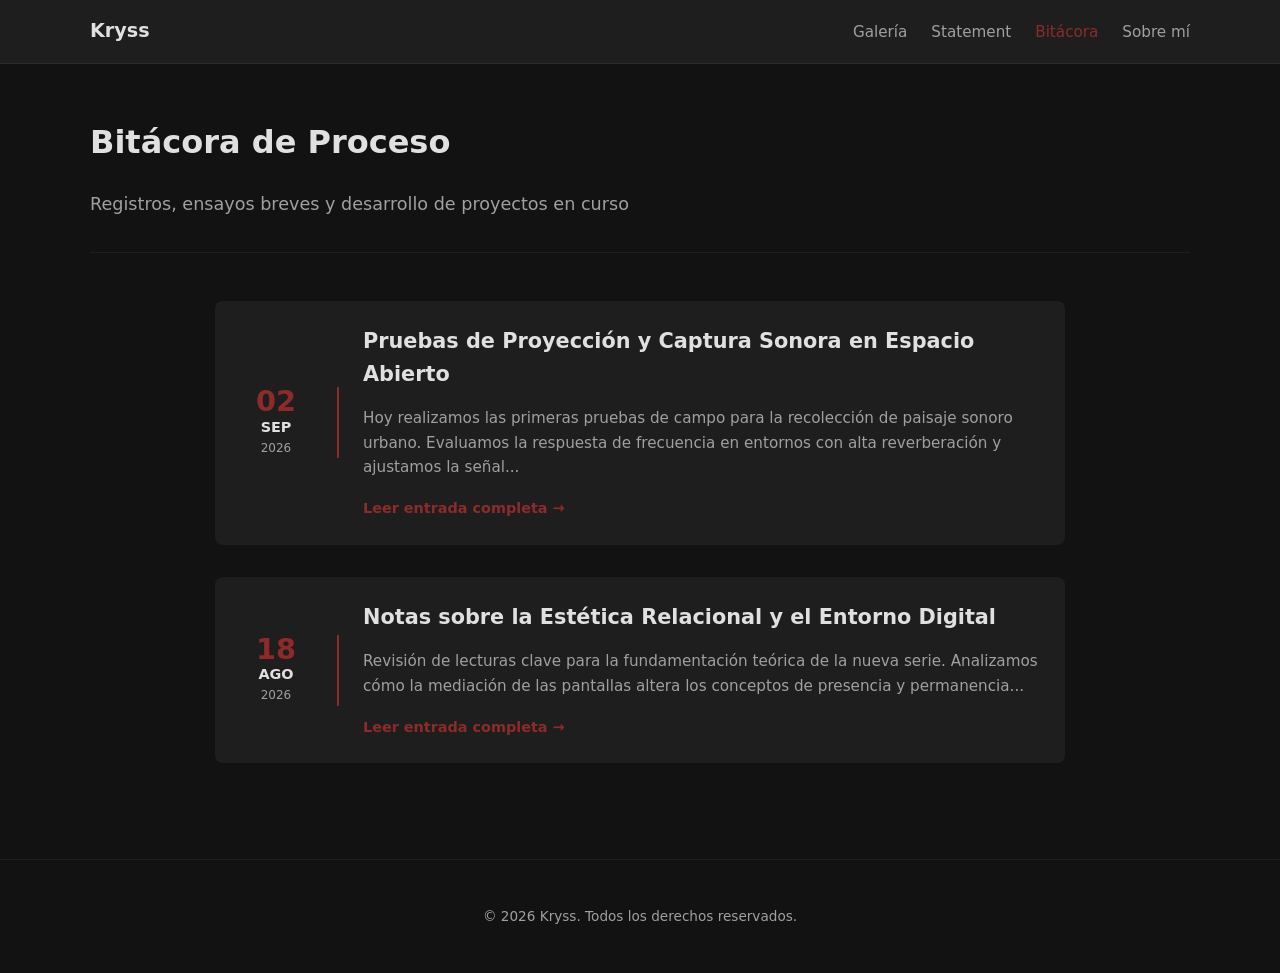
==== blog.html @ 1ae2a551 "Add files via upload" ====
<!DOCTYPE html>
<html lang="es">
<head>
    <meta charset="UTF-8">
    <meta name="viewport" content="width=device-width, initial-scale=1.0">
    <title>Bitácora de Proceso - Dossier Artístico</title>
    <link rel="stylesheet" href="css/styles.css">
</head>
<body>

    <!-- Navegación Principal -->
    <header class="main-header">
        <nav>
            <a href="index.html" class="logo">Kryss</a>
            <ul class="nav-links">
                <li><a href="index.html#galeria">Galería</a></li>
                <li><a href="statement.html">Statement</a></li>
                <li><a href="blog.html" class="active">Bitácora</a></li>
                <li><a href="sobre-mi.html">Sobre mí</a></li>
            </ul>
        </nav>
    </header>

    <main class="container">
        <header class="blog-header">
            <h1>Bitácora de Proceso</h1>
            <p class="subtitle">Registros, ensayos breves y desarrollo de proyectos en curso</p>
        </header>

        <!-- Lista de Entradas de Blog -->
        <section class="blog-list">

            <!-- Entrada 1 -->
            <article class="blog-card">
                <div class="blog-date">
                    <span class="day">02</span>
                    <span class="month">SEP</span>
                    <span class="year">2026</span>
                </div>
                <div class="blog-content">
                    <h2>Pruebas de Proyección y Captura Sonora en Espacio Abierto</h2>
                    <p class="blog-excerpt">
                        Hoy realizamos las primeras pruebas de campo para la recolección de paisaje sonoro urbano.
                        Evaluamos la respuesta de frecuencia en entornos con alta reverberación y ajustamos la señal...
                    </p>
                    <a href="#" class="read-more">Leer entrada completa &rarr;</a>
                </div>
            </article>

            <!-- Entrada 2 -->
            <article class="blog-card">
                <div class="blog-date">
                    <span class="day">18</span>
                    <span class="month">AGO</span>
                    <span class="year">2026</span>
                </div>
                <div class="blog-content">
                    <h2>Notas sobre la Estética Relacional y el Entorno Digital</h2>
                    <p class="blog-excerpt">
                        Revisión de lecturas clave para la fundamentación teórica de la nueva serie.
                        Analizamos cómo la mediación de las pantallas altera los conceptos de presencia y permanencia...
                    </p>
                    <a href="#" class="read-more">Leer entrada completa &rarr;</a>
                </div>
            </article>

        </section>
    </main>

    <footer>
        <p>&copy; 2026 Kryss. Todos los derechos reservados.</p>
    </footer>

</body>
</html>
---- css/styles.css ----
/* Variables de Diseño */
:root {
    --bg-color: #121212;
    --card-bg: #1e1e1e;
    --text-primary: #e0e0e0;
    --text-secondary: #a0a0a0;
    --accent: #8d2b2b;
    --font-main: system-ui, -apple-system, sans-serif;
}

body {
    background-color: var(--bg-color);
    color: var(--text-primary);
    font-family: var(--font-main);
    line-height: 1.6;
    margin: 0;
    padding: 0;
}

.container {
    max-width: 1100px;
    margin: 0 auto;
    padding: 2rem 1rem;
}

/* Layout Grid para Ficha y Concepto */
.obra-grid {
    display: grid;
    grid-template-columns: 2fr 1fr;
    gap: 2rem;
    margin-top: 2rem;
}

/* Responsive iframe de video */
.video-container {
    position: relative;
    padding-bottom: 56.25%; /* Relación 16:9 */
    height: 0;
    overflow: hidden;
    margin-top: 1rem;
}

.video-container iframe {
    position: absolute;
    top: 0;
    left: 0;
    width: 100%;
    height: 100%;
}

/* Adaptabilidad a Pantallas Pequeñas */
@media (max-width: 768px) {
    .obra-grid {
        grid-template-columns: 1fr;
    }
}
/* Botones de Filtro */
.filter-controls {
    display: flex;
    justify-content: center;
    gap: 1rem;
    margin-bottom: 2.5rem;
    flex-wrap: wrap;
}

.filter-btn {
    background: transparent;
    border: 1px solid var(--text-secondary);
    color: var(--text-primary);
    padding: 0.5rem 1.2rem;
    border-radius: 20px;
    cursor: pointer;
    transition: all 0.3s ease;
}

.filter-btn.active, .filter-btn:hover {
    background-color: var(--accent);
    color: #000;
    border-color: var(--accent);
}

/* Layout del Grid */
.galeria-grid {
    display: grid;
    grid-template-columns: repeat(auto-fill, minmax(280px, 1fr));
    gap: 2rem;
}

/* Tarjeta de Obra */
.obra-card {
    background: var(--card-bg);
    border-radius: 8px;
    overflow: hidden;
    transition: transform 0.3s ease, box-shadow 0.3s ease;
}

.obra-card a {
    text-decoration: none;
    color: inherit;
    display: block;
}

.obra-card:hover {
    transform: translateY(-6px);
    box-shadow: 0 10px 20px rgba(0,0,0,0.5);
}

.card-media {
    position: relative;
    margin: 0;
    aspect-ratio: 4 / 3;
    overflow: hidden;
}

.card-media img {
    width: 100%;
    height: 100%;
    object-fit: cover;
    transition: transform 0.5s ease;
}

.obra-card:hover .card-media img {
    transform: scale(1.05);
}

.badge {
    position: absolute;
    top: 10px;
    right: 10px;
    background: rgba(0, 0, 0, 0.7);
    color: #fff;
    font-size: 0.75rem;
    padding: 0.2rem 0.6rem;
    border-radius: 4px;
    backdrop-filter: blur(4px);
}

.card-info {
    padding: 1.2rem;
}

.card-info h3 {
    margin: 0 0 0.4rem 0;
    font-size: 1.2rem;
}

.card-meta {
    margin: 0;
    font-size: 0.85rem;
    color: var(--text-secondary);
}
/* Layout del Statement */
.statement-container {
    max-width: 800px;
    margin: 0 auto;
    padding: 2rem 0;
}

.statement-header {
    border-bottom: 1px solid var(--card-bg);
    padding-bottom: 1.5rem;
    margin-bottom: 2.5rem;
}

.statement-header h1 {
    font-size: 2.5rem;
    margin-bottom: 0.5rem;
}

.subtitle {
    color: var(--text-secondary);
    font-size: 1.1rem;
}

.statement-section {
    margin-bottom: 3rem;
}

.statement-section h2 {
    color: var(--accent);
    font-size: 1.4rem;
    border-left: 3px solid var(--accent);
    padding-left: 0.8rem;
    margin-bottom: 1rem;
}

.statement-section p {
    font-size: 1.05rem;
    color: var(--text-primary);
    text-align: justify;
}

/* Lista Bibliográfica */
.bibliografia-marco {
    background-color: var(--card-bg);
    padding: 2rem;
    border-radius: 8px;
}

.biblio-list {
    list-style: none;
    padding: 0;
    margin: 0;
}

.biblio-list li {
    margin-bottom: 1rem;
    font-size: 0.95rem;
    color: var(--text-secondary);
    line-height: 1.5;
}

.biblio-list li strong {
    color: var(--text-primary);
}
/* Layout Perfil del Artista */
.profile-section {
    margin-bottom: 4rem;
}

.profile-grid {
    display: grid;
    grid-template-columns: 1fr 2fr;
    gap: 2.5rem;
    align-items: start;
}

.profile-portrait img {
    width: 100%;
    border-radius: 8px;
    object-fit: cover;
    aspect-ratio: 3 / 4;
}

.profile-info h1 {
    font-size: 2.2rem;
    margin-bottom: 0.2rem;
}

.profile-tagline {
    color: var(--accent);
    font-weight: 500;
    margin-bottom: 1.5rem;
}

.bio-text p {
    color: var(--text-primary);
    line-height: 1.7;
    margin-bottom: 1rem;
}

/* Botón para descarga de CV */
.cv-download {
    margin-top: 2rem;
}

.btn-primary {
    display: inline-block;
    background-color: var(--accent);
    color: #000;
    padding: 0.75rem 1.5rem;
    border-radius: 4px;
    text-decoration: none;
    font-weight: bold;
    transition: background-color 0.3s ease;
}

.btn-primary:hover {
    background-color: #8d2b2b;
}

/* Galería de Fotografías del Artista */
.artist-gallery-section {
    border-top: 1px solid var(--card-bg);
    padding-top: 3rem;
}

.artist-gallery-section h2 {
    font-size: 1.5rem;
    margin-bottom: 1.5rem;
}

.artist-photo-grid {
    display: grid;
    grid-template-columns: repeat(auto-fit, minmax(250px, 1fr));
    gap: 1.5rem;
}

.artist-photo-card {
    margin: 0;
    background: var(--card-bg);
    border-radius: 6px;
    overflow: hidden;
}

.artist-photo-card img {
    width: 100%;
    height: 200px;
    object-fit: cover;
    display: block;
}

.artist-photo-card figcaption {
    padding: 0.8rem;
    font-size: 0.85rem;
    color: var(--text-secondary);
    text-align: center;
}

/* Responsivo para móviles */
@media (max-width: 768px) {
    .profile-grid {
        grid-template-columns: 1fr;
    }
}
/* Layout del Blog */
.blog-header {
    margin-bottom: 3rem;
    border-bottom: 1px solid var(--card-bg);
    padding-bottom: 1rem;
}

.blog-list {
    display: flex;
    flex-direction: column;
    gap: 2rem;
    max-width: 850px;
    margin: 0 auto;
}

.blog-card {
    display: grid;
    grid-template-columns: 100px 1fr;
    background: var(--card-bg);
    border-radius: 8px;
    padding: 1.5rem;
    gap: 1.5rem;
    align-items: center;
}

.blog-date {
    display: flex;
    flex-direction: column;
    align-items: center;
    justify-content: center;
    border-right: 2px solid var(--accent);
    padding-right: 1.5rem;
    text-align: center;
}

.blog-date .day {
    font-size: 1.8rem;
    font-weight: bold;
    color: var(--accent);
    line-height: 1;
}

.blog-date .month {
    font-size: 0.9rem;
    font-weight: bold;
    color: var(--text-primary);
}

.blog-date .year {
    font-size: 0.75rem;
    color: var(--text-secondary);
}

.blog-content h2 {
    margin: 0 0 0.5rem 0;
    font-size: 1.3rem;
}

.blog-excerpt {
    color: var(--text-secondary);
    font-size: 0.95rem;
    margin-bottom: 1rem;
}

.read-more {
    color: var(--accent);
    text-decoration: none;
    font-size: 0.9rem;
    font-weight: bold;
}

.read-more:hover {
    text-decoration: underline;
}

/* Responsivo para pantallas pequeñas */
@media (max-width: 600px) {
    .blog-card {
        grid-template-columns: 1fr;
    }
    
    .blog-date {
        border-right: none;
        border-bottom: 2px solid var(--accent);
        padding-right: 0;
        padding-bottom: 1rem;
        flex-direction: row;
        gap: 0.5rem;
    }
}
/* Estilos para el Menú de Navegación Global */
.main-header {
    background-color: var(--card-bg);
    border-bottom: 1px solid #2a2a2a;
    padding: 1rem 0;
}

.main-header nav {
    max-width: 1100px;
    margin: 0 auto;
    padding: 0 1rem;
    display: flex;
    justify-content: space-between;
    align-items: center;
}

.logo {
    color: var(--text-primary);
    font-size: 1.2rem;
    font-weight: bold;
    text-decoration: none;
}

.nav-links {
    list-style: none;
    display: flex;
    gap: 1.5rem;
    margin: 0;
    padding: 0;
}

.nav-links a {
    color: var(--text-secondary);
    text-decoration: none;
    font-size: 0.95rem;
    transition: color 0.3s ease;
}

.nav-links a:hover,
.nav-links a.active {
    color: var(--accent);
}

footer {
    text-align: center;
    padding: 2rem 0;
    margin-top: 4rem;
    border-top: 1px solid var(--card-bg);
    color: var(--text-secondary);
    font-size: 0.85rem;
}
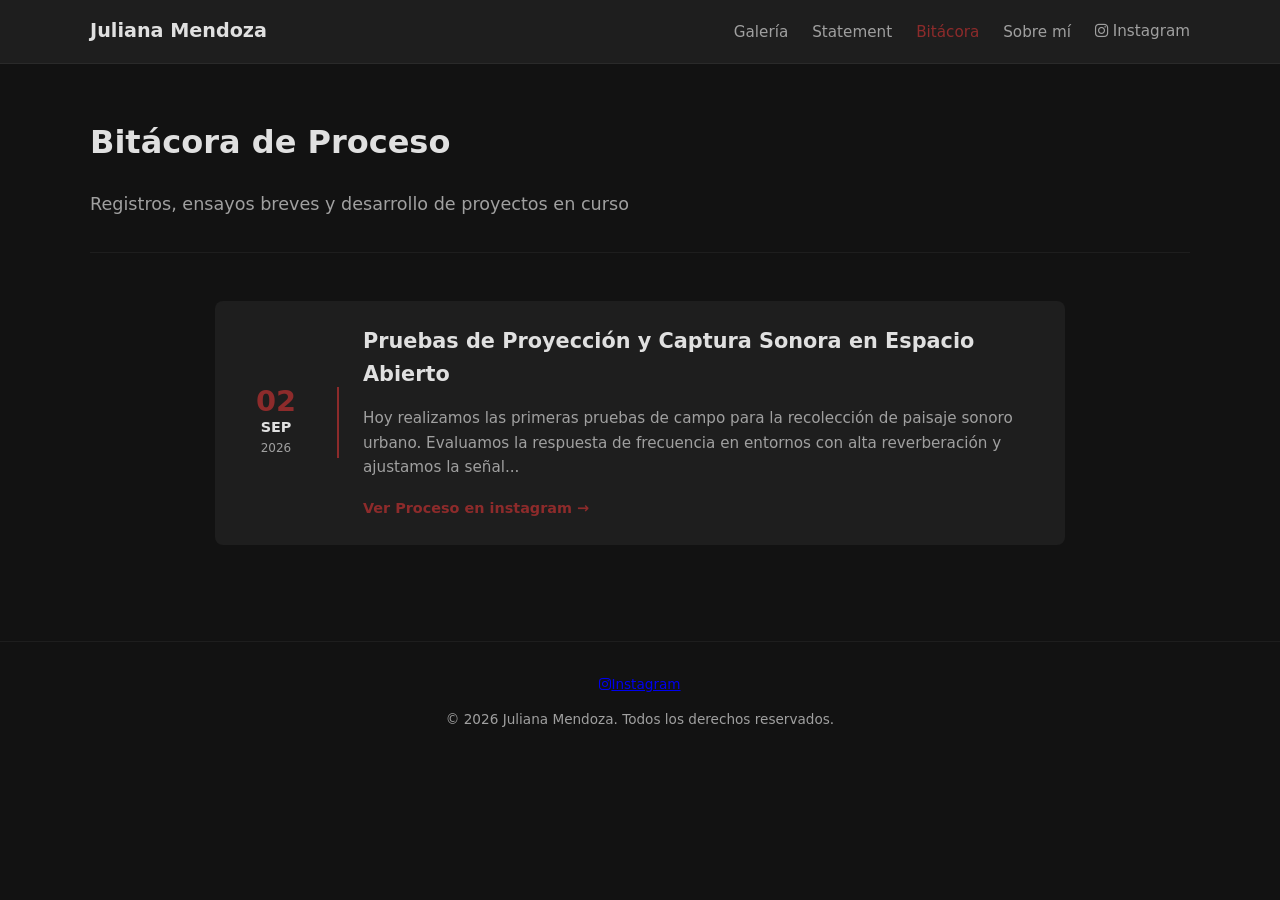
==== commit cf53f50f: "Update blog.html" ====
--- a/blog.html
+++ b/blog.html
@@ -5,18 +5,26 @@
     <meta name="viewport" content="width=device-width, initial-scale=1.0">
     <title>Bitácora de Proceso - Dossier Artístico</title>
     <link rel="stylesheet" href="css/styles.css">
+        <link rel="stylesheet" 
+      href="https://cdnjs.cloudflare.com/ajax/libs/font-awesome/6.5.1/css/all.min.css" 
+      integrity="sha512-DTOQO9RWCH3ppGqcWaEA1BIZOC6xxalwEsw9c2QQeAIftl+Vegovlnee1c9QX4TctnWMn13TZye+giMm8e2LwA==" 
+      crossorigin="anonymous" 
+      referrerpolicy="no-referrer" />
 </head>
 <body>
 
     <!-- Navegación Principal -->
     <header class="main-header">
         <nav>
-            <a href="index.html" class="logo">Kryss</a>
+            <a href="index.html" class="logo">Juliana Mendoza</a>
             <ul class="nav-links">
                 <li><a href="index.html#galeria">Galería</a></li>
                 <li><a href="statement.html">Statement</a></li>
                 <li><a href="blog.html" class="active">Bitácora</a></li>
                 <li><a href="sobre-mi.html">Sobre mí</a></li>
+                <a href="https://www.instagram.com/yujin_krys?igsi=MXN5eHRqZms2cjJoZQ==" target="_blank" rel="noopener noreferrer">
+        <i class="fa-brands fa-instagram"></i> Instagram
+    </a>
             </ul>
         </nav>
     </header>
@@ -33,43 +41,34 @@
             <!-- Entrada 1 -->
             <article class="blog-card">
                 <div class="blog-date">
-                    <span class="day">02</span>
-                    <span class="month">SEP</span>
-                    <span class="year">2026</span>
+                    <span class="day">02</span>     <!-- dia -->
+                    <span class="month">SEP</span>     <!-- Mes-->
+                    <span class="year">2026</span>     <!-- año -->
                 </div>
                 <div class="blog-content">
-                    <h2>Pruebas de Proyección y Captura Sonora en Espacio Abierto</h2>
-                    <p class="blog-excerpt">
+                    <h2>Pruebas de Proyección y Captura Sonora en Espacio Abierto</h2>     <!-- titulo -->
+                    <p class="blog-excerpt">     <!-- Texto descriptivo -->
                         Hoy realizamos las primeras pruebas de campo para la recolección de paisaje sonoro urbano.
                         Evaluamos la respuesta de frecuencia en entornos con alta reverberación y ajustamos la señal...
                     </p>
-                    <a href="#" class="read-more">Leer entrada completa &rarr;</a>
+                    <a href="https://www.instagram.com/yujin_krys?igsi=MXN5eHRqZms2cjJoZQ==" class="read-more" target="_blank" rel="noopener noreferrer">
+    Ver Proceso en instagram &rarr;
+</a>
                 </div>
             </article>
 
-            <!-- Entrada 2 -->
-            <article class="blog-card">
-                <div class="blog-date">
-                    <span class="day">18</span>
-                    <span class="month">AGO</span>
-                    <span class="year">2026</span>
                 </div>
-                <div class="blog-content">
-                    <h2>Notas sobre la Estética Relacional y el Entorno Digital</h2>
-                    <p class="blog-excerpt">
-                        Revisión de lecturas clave para la fundamentación teórica de la nueva serie.
-                        Analizamos cómo la mediación de las pantallas altera los conceptos de presencia y permanencia...
-                    </p>
-                    <a href="#" class="read-more">Leer entrada completa &rarr;</a>
-                </div>
-            </article>
-
         </section>
     </main>
 
     <footer>
-        <p>&copy; 2026 Kryss. Todos los derechos reservados.</p>
+        <div class="footer-socials">
+        <a href="https://www.instagram.com/yujin_krys?igsi=MXN5eHRqZms2cjJoZQ==" target="_blank" rel="noopener noreferrer" aria-label="Instagram">
+            <i class="fa-brands fa-instagram"></i>Instagram
+        </a>
+    </div>
+        <p>&copy; 2026 Juliana Mendoza. Todos los derechos reservados.</p>
     </footer>
-
+<script src="js/main.js"></script>
 </body>
-</html>+</html>
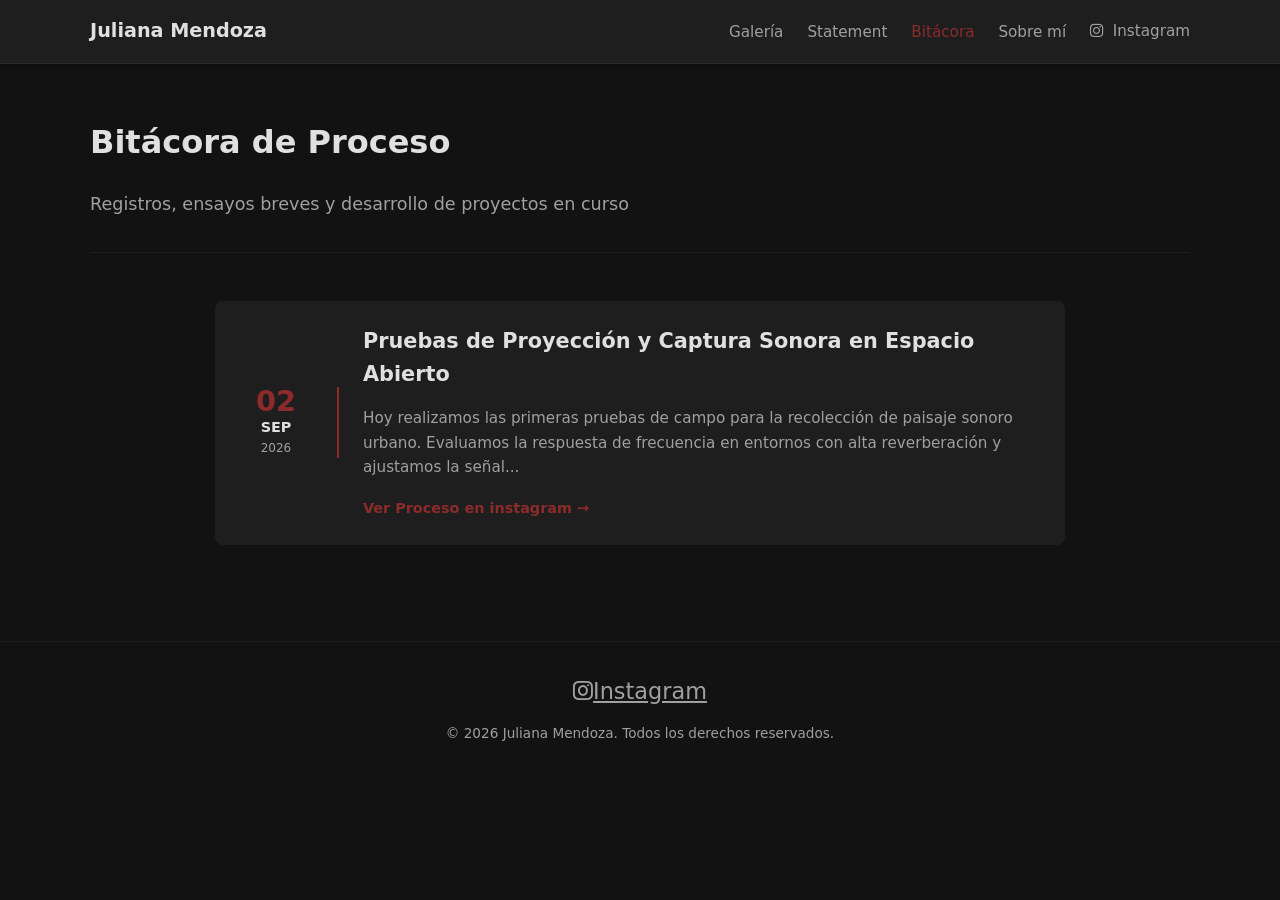
==== commit 90c9984d: "Add files via upload" ====
--- a/blog.html
+++ b/blog.html
@@ -71,4 +71,4 @@
     </footer>
 <script src="js/main.js"></script>
 </body>
-</html>
+</html>
--- a/css/styles.css
+++ b/css/styles.css
@@ -15,6 +15,15 @@
     line-height: 1.6;
     margin: 0;
     padding: 0;
+    -webkit-user-select: none;
+    -moz-user-select: none;
+    -ms-user-select: none;
+    user-select: none;
+}
+
+img {
+    -webkit-user-drag: none;
+    pointer-events: none;
 }
 
 .container {
@@ -53,6 +62,16 @@
     .obra-grid {
         grid-template-columns: 1fr;
     }
+    .main-header nav {
+    flex-direction: column;
+    gap: 1rem;
+}
+
+.nav-links {
+    flex-wrap: wrap;
+    justify-content: center;
+    gap: 1rem;
+}
 }
 /* Botones de Filtro */
 .filter-controls {
@@ -75,7 +94,7 @@
 
 .filter-btn.active, .filter-btn:hover {
     background-color: var(--accent);
-    color: #000;
+    color: #ffffff;
     border-color: var(--accent);
 }
 
@@ -117,6 +136,7 @@
     height: 100%;
     object-fit: cover;
     transition: transform 0.5s ease;
+    display: block;
 }
 
 .obra-card:hover .card-media img {
@@ -230,6 +250,7 @@
     border-radius: 8px;
     object-fit: cover;
     aspect-ratio: 3 / 4;
+    display: block;
 }
 
 .profile-info h1 {
@@ -408,6 +429,7 @@
     background-color: var(--card-bg);
     border-bottom: 1px solid #2a2a2a;
     padding: 1rem 0;
+    box-shadow: 0 2px 10px rgba(0, 0, 0, 0.3);
 }
 
 .main-header nav {
@@ -453,4 +475,31 @@
     border-top: 1px solid var(--card-bg);
     color: var(--text-secondary);
     font-size: 0.85rem;
-}+}
+/* Estilos para los iconos del Footer */
+.footer-socials {
+    display: flex;
+    justify-content: center;
+    gap: 1.2rem;
+    margin-bottom: 0.8rem;
+}
+
+.footer-socials a {
+    color: var(--text-secondary);
+    font-size: 1.4rem;
+    transition: color 0.3s ease, transform 0.3s ease;
+}
+
+.footer-socials a:hover {
+    color: var(--accent);
+    transform: translateY(-3px);
+}
+
+/* Margen para el icono en el menú superior */
+.nav-links a i {
+    margin-right: 0.3rem;
+}
+.obra-card:hover .card-info h3 {
+    color: var(--accent);
+    transition: color 0.3s ease;
+}
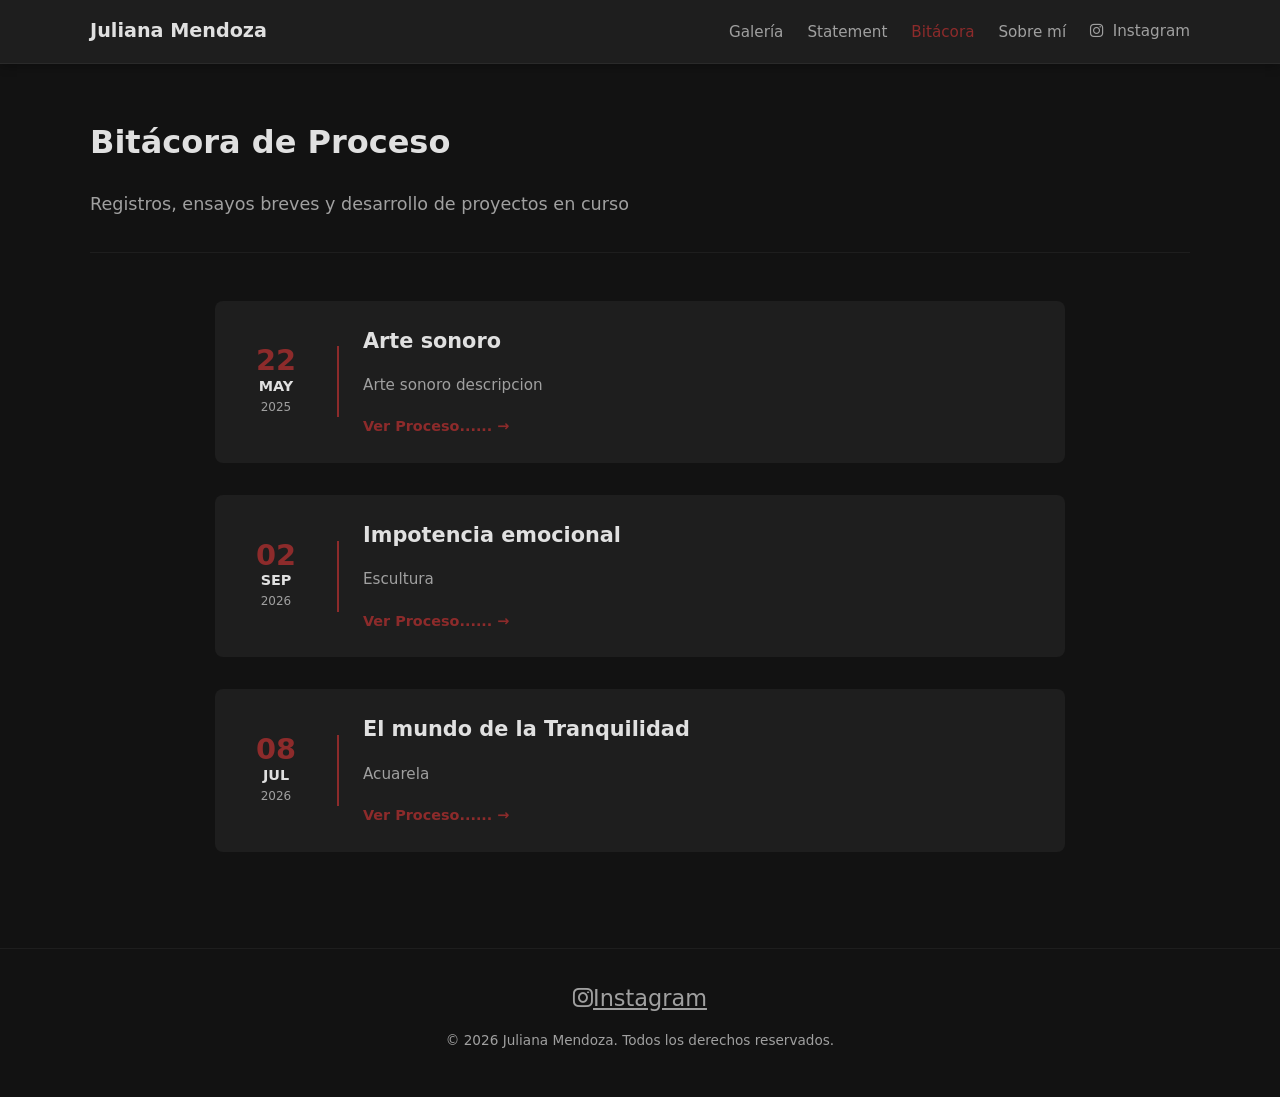
==== commit e8ec96c8: "Add files via upload" ====
--- a/blog.html
+++ b/blog.html
@@ -41,22 +41,61 @@
             <!-- Entrada 1 -->
             <article class="blog-card">
                 <div class="blog-date">
-                    <span class="day">02</span>     <!-- dia -->
-                    <span class="month">SEP</span>     <!-- Mes-->
-                    <span class="year">2026</span>     <!-- año -->
+                    <span class="day">22</span>     <!-- dia -->
+                    <span class="month">MAY</span>     <!-- Mes-->
+                    <span class="year">2025</span>     <!-- año -->
                 </div>
                 <div class="blog-content">
-                    <h2>Pruebas de Proyección y Captura Sonora en Espacio Abierto</h2>     <!-- titulo -->
+                    <h2>Arte sonoro</h2>     <!-- titulo -->
                     <p class="blog-excerpt">     <!-- Texto descriptivo -->
-                        Hoy realizamos las primeras pruebas de campo para la recolección de paisaje sonoro urbano.
-                        Evaluamos la respuesta de frecuencia en entornos con alta reverberación y ajustamos la señal...
+                        Arte sonoro descripcion
                     </p>
-                    <a href="https://www.instagram.com/yujin_krys?igsi=MXN5eHRqZms2cjJoZQ==" class="read-more" target="_blank" rel="noopener noreferrer">
-    Ver Proceso en instagram &rarr;
+                    <a href="https://canva.link/lxec64hjdxm1sjq" class="read-more" target="_blank" rel="noopener noreferrer">
+    Ver Proceso...... &rarr;
 </a>
+
+
                 </div>
             </article>
+                    <!-- Entrada 2 -->
+                                <article class="blog-card">
+                                    <div class="blog-date">
+                                        <span class="day">02</span>     <!-- dia -->
+                                        <span class="month">SEP</span>     <!-- Mes-->
+                                        <span class="year">2026</span>     <!-- año -->
+                                    </div>
+                                    <div class="blog-content">
+                                        <h2>Impotencia emocional</h2>     <!-- titulo -->
+                                        <p class="blog-excerpt">     <!-- Texto descriptivo -->
+                                            Escultura
+                                        </p>
+                                        <a href="https://canva.link/u53yi0b35xsm46h" class="read-more" target="_blank" rel="noopener noreferrer">
+                        Ver Proceso...... &rarr;
+                    </a>
 
+
+                                    </div>
+                                </article>
+                                <!-- Entrada 3 -->
+                                <article class="blog-card">
+                                    <div class="blog-date">
+                                        <span class="day">08</span>     <!-- dia -->
+                                        <span class="month">JUL</span>     <!-- Mes-->
+                                        <span class="year">2026</span>     <!-- año -->
+                                    </div>
+                                    <div class="blog-content">
+                                        <h2>El mundo de la Tranquilidad</h2>     <!-- titulo -->
+                                        <p class="blog-excerpt">     <!-- Texto descriptivo -->
+                                            Acuarela
+                                        </p>
+                                        <a href="qqqqq" class="read-more" target="_blank" rel="noopener noreferrer">
+                        Ver Proceso...... &rarr;
+                    </a>
+
+
+                                    </div>
+                                </article>
+                                
                 </div>
         </section>
     </main>
--- a/css/styles.css
+++ b/css/styles.css
@@ -503,3 +503,104 @@
     color: var(--accent);
     transition: color 0.3s ease;
 }
+/* Contenedor estético para el reproductor de audio */
+.soundcloud-container {
+    width: 100%;
+    max-width: 800px;
+    margin: 1.5rem auto;
+    border-radius: 12px;
+    overflow: hidden;
+    box-shadow: 0 4px 20px rgba(0, 0, 0, 0.4);
+    background-color: #121212;
+}
+
+.soundcloud-container iframe {
+    display: block;
+    border: none;
+}
+/* Estilos para el contenedor de la imagen (.media-item) */
+/* Tarjeta y contenedor principal de la obra */
+.media-item {
+    max-width: 480px; /* Tamaño ideal para esculturas verticales sin saturar la pantalla */
+    margin: 2rem auto;
+    text-align: center;
+}
+
+/* Marco estético y efectos para la fotografía */
+.media-item img {
+    width: 100%;
+    height: auto;
+    display: block;
+    border-radius: 10px;
+    /* Borde sutil para separar el fondo claro de la foto del fondo oscuro de la web */
+    border: 1px solid rgba(255, 255, 255, 0.08); 
+    box-shadow: 0 10px 30px rgba(0, 0, 0, 0.6);
+    transition: transform 0.3s ease, box-shadow 0.3s ease;
+}
+
+/* Efecto al pasar el cursor (interactividad refinada) */
+.media-item img:hover {
+    transform: translateY(-4px);
+    box-shadow: 0 14px 35px rgba(0, 0, 0, 0.75);
+}
+
+/* Pie de foto tipográfico */
+.media-item figcaption {
+    margin-top: 0.8rem;
+    font-size: 0.85rem;
+    letter-spacing: 0.5px;
+    color: var(--text-secondary, #a0a0a0);
+    font-style: italic;
+}
+/* Estilo estándar para todas las obras (1 sola imagen, reproductor de audio, etc.) */
+.obra-media {
+    max-width: 800px;
+    margin: 0 auto 3rem auto;
+    text-align: center;
+}
+
+/* Modificador EXCLUSIVO para páginas con 2 o más imágenes lado a lado */
+.obra-media.galeria-grid {
+    display: grid;
+    grid-template-columns: repeat(2, 1fr);
+    gap: 1.5rem;
+    max-width: 1100px;
+    align-items: start;
+}
+
+/* Ajustes de tarjeta e imagen */
+.media-item {
+    margin: 0;
+    text-align: center;
+}
+
+.media-item img {
+    width: 100%;
+    height: auto;
+    display: block;
+    border-radius: 8px;
+    border: 1px solid rgba(255, 255, 255, 0.08);
+    box-shadow: 0 8px 24px rgba(0, 0, 0, 0.5);
+    transition: transform 0.3s ease, box-shadow 0.3s ease;
+}
+
+.media-item img:hover {
+    transform: translateY(-3px);
+    box-shadow: 0 12px 30px rgba(0, 0, 0, 0.7);
+}
+
+.media-item figcaption {
+    margin-top: 0.75rem;
+    font-size: 0.85rem;
+    color: var(--text-secondary, #a0a0a0);
+    letter-spacing: 0.5px;
+    font-style: italic;
+}
+
+/* Responsivo para móviles */
+@media (max-width: 768px) {
+    .obra-media.galeria-grid {
+        grid-template-columns: 1fr;
+        gap: 2rem;
+    }
+}
